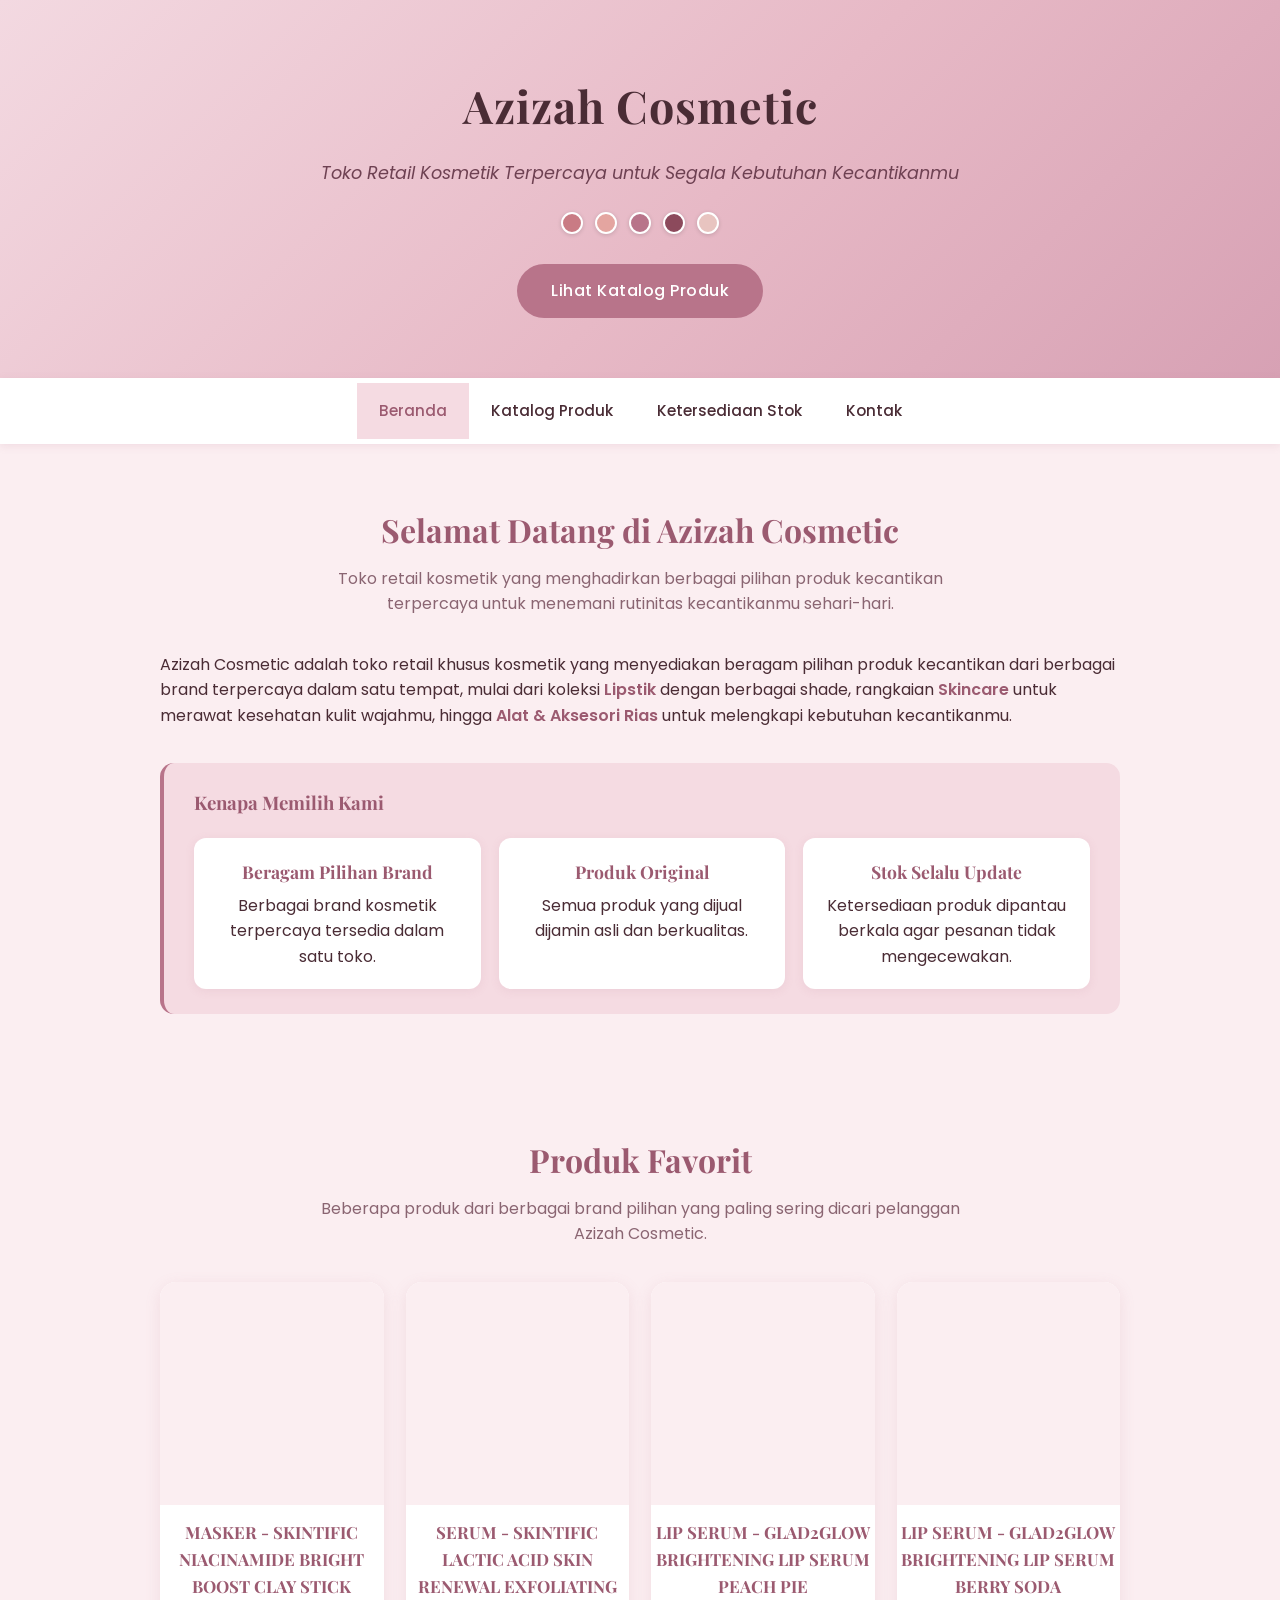
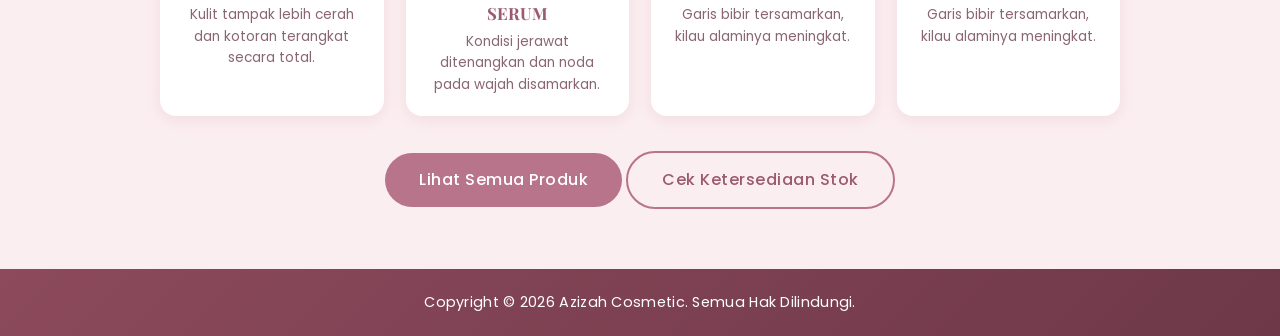
==== index.html @ c4b82dc3 "Rename beranda.html to index.html" ====
<!DOCTYPE html>
<html lang="id">
<head>
<meta charset="UTF-8">
<meta name="viewport" content="width=device-width, initial-scale=1.0">
<title>Azizah Cosmetic - Beranda</title>
<link rel="preconnect" href="https://fonts.googleapis.com">
<link href="https://fonts.googleapis.com/css2?family=Playfair+Display:ital,wght@0,500;0,600;0,700;1,500&family=Poppins:wght@300;400;500;600&display=swap" rel="stylesheet">
<link rel="stylesheet" href="style.css">
<style>
  /* Menimpa aturan dari style.css agar rasio 1:1 bisa berjalan */
  .produk-card .swatch-preview {
    position: relative;
    overflow: hidden;
    aspect-ratio: 1 / 1 !important; /* Memaksa kotak menjadi persegi 1:1 */
    width: 100%;
    height: auto !important; /* Membatalkan aturan height: 110px di style.css */
  }
  
  .produk-foto {
    width: 100%;
    height: 100%;
    object-fit: cover;
    display: block;
  }
  
  .produk-card .swatch-preview span {
    display: none;
    width: 100%;
    height: 100%;
  }
</style>
</head>
<body>

<header id="beranda">
  <h1>Azizah Cosmetic</h1>
  <p class="tagline">Toko Retail Kosmetik Terpercaya untuk Segala Kebutuhan Kecantikanmu</p>
  <div class="swatches">
    <span class="swatch-1"></span>
    <span class="swatch-2"></span>
    <span class="swatch-3"></span>
    <span class="swatch-4"></span>
    <span class="swatch-5"></span>
  </div>
  <a href="katalog.html" class="cta-button">Lihat Katalog Produk</a>
</header>

<nav class="menu">
  <a href="beranda.html" class="active">Beranda</a>
  <a href="katalog.html">Katalog Produk</a>
  <a href="stok.html">Ketersediaan Stok</a>
  <a href="kontak.html">Kontak</a>
</nav>

<section id="tentang">
  <h2 id="judul">Selamat Datang di Azizah Cosmetic</h2>
  <p class="subheading">
    Toko retail kosmetik yang menghadirkan berbagai pilihan produk kecantikan terpercaya
    untuk menemani rutinitas kecantikanmu sehari-hari.
  </p>
  <p>
    Azizah Cosmetic adalah toko retail khusus kosmetik yang menyediakan beragam pilihan
    produk kecantikan dari berbagai brand terpercaya dalam satu tempat, mulai dari koleksi
    <span class="highlight">Lipstik</span> dengan berbagai shade, rangkaian
    <span class="highlight">Skincare</span> untuk merawat kesehatan kulit wajahmu, hingga
    <span class="highlight">Alat & Aksesori Rias</span> untuk melengkapi kebutuhan
    kecantikanmu.
  </p>

  <div class="info-box">
    <h3>Kenapa Memilih Kami</h3>
    <div class="keunggulan">
      <div class="item">
        <strong>Beragam Pilihan Brand</strong>
        Berbagai brand kosmetik terpercaya tersedia dalam satu toko.
      </div>
      <div class="item">
        <strong>Produk Original</strong>
        Semua produk yang dijual dijamin asli dan berkualitas.
      </div>
      <div class="item">
        <strong>Stok Selalu Update</strong>
        Ketersediaan produk dipantau berkala agar pesanan tidak mengecewakan.
      </div>
    </div>
  </div>
</section>

<section id="produk-favorit">
  <h2 id="judul">Produk Favorit</h2>
  <p class="subheading">
    Beberapa produk dari berbagai brand pilihan yang paling sering dicari pelanggan
    Azizah Cosmetic.
  </p>
  <div class="produk-grid">
    <div class="produk-card">
      <div class="swatch-preview" style="background:#FBEEF1;">
        <img src="3.jpg" alt="Lipstik Matte - Rose Nude" class="produk-foto" onerror="this.style.display='none'; this.nextElementSibling.style.display='block';">
      </div>
      <h4>MASKER - SKINTIFIC NIACINAMIDE BRIGHT BOOST CLAY STICK</h4>
      <p>Kulit tampak lebih cerah dan kotoran terangkat secara total.</p>
    </div>
    <div class="produk-card">
      <div class="swatch-preview" style="background:#FBEEF1;">
        <img src="4.jpg" alt="Lipstik Matte - Rose Nude" class="produk-foto" onerror="this.style.display='none'; this.nextElementSibling.style.display='block';">
      </div>
      <h4>SERUM - SKINTIFIC LACTIC ACID SKIN RENEWAL EXFOLIATING SERUM</h4>
      <p>Kondisi jerawat ditenangkan dan noda pada wajah disamarkan.</p>
    </div>
   <div class="produk-card">
      <div class="swatch-preview" style="background:#FBEEF1;">
        <img src="7.jpg" alt="Lipstik Matte - Rose Nude" class="produk-foto" onerror="this.style.display='none'; this.nextElementSibling.style.display='block';">
      </div>
      <h4>LIP SERUM - GLAD2GLOW BRIGHTENING LIP SERUM PEACH PIE</h4>
      <p>Garis bibir tersamarkan, kilau alaminya meningkat.</p>
    </div>
    <div class="produk-card">
      <div class="swatch-preview" style="background:#FBEEF1;">
        <img src="8.jpg" alt="Lipstik Matte - Rose Nude" class="produk-foto" onerror="this.style.display='none'; this.nextElementSibling.style.display='block';">
      </div>
      <h4>LIP SERUM - GLAD2GLOW BRIGHTENING LIP SERUM BERRY SODA</h4>
      <p>Garis bibir tersamarkan, kilau alaminya meningkat.</p>
    </div>
  </div>
  <div class="cta-center">
    <a href="katalog.html" class="cta-button">Lihat Semua Produk</a>
    <a href="stok.html" class="cta-button outline">Cek Ketersediaan Stok</a>
  </div>
</section>

<footer>
  Copyright &copy; 2026 Azizah Cosmetic. Semua Hak Dilindungi.
</footer>

</body>
</html>
---- style.css ----
:root{
  --pink-blush:#FBEEF1;
  --pink-soft:#F5DBE2;
  --white:#FFFFFF;
  --rose-gold:#B8748A;
  --rose-gold-dark:#9B5A70;
  --text-dark:#4A2C35;
  --text-muted:#8A6572;
}

*{
  box-sizing:border-box;
}

body{
  font-family:'Poppins', sans-serif;
  margin:0;
  background-color:var(--pink-blush);
  color:var(--text-dark);
  line-height:1.6;
}

h1,h2,h3{
  font-family:'Playfair Display', serif;
  margin:0 0 10px 0;
}

a{
  text-decoration:none;
}

header{
  background:linear-gradient(135deg,#F3D9E1 0%,#E7B9C6 55%,#D7A1B4 100%);
  color:var(--text-dark);
  text-align:center;
  padding:70px 20px 60px;
}

header h1{
  font-size:2.8rem;
  letter-spacing:1px;
}

header p.tagline{
  font-size:1.1rem;
  font-style:italic;
  color:#6E4152;
  margin-bottom:25px;
}

.swatches{
  display:flex;
  justify-content:center;
  gap:12px;
  margin:20px 0 30px;
}

.swatches span{
  width:22px;
  height:22px;
  border-radius:50%;
  display:inline-block;
  border:2px solid var(--white);
  box-shadow:0 1px 4px rgba(0,0,0,0.15);
}

.swatch-1{ background:#C97B84; }
.swatch-2{ background:#E4A5A0; }
.swatch-3{ background:#B8748A; }
.swatch-4{ background:#8C4A5C; }
.swatch-5{ background:#E8C4C0; }

.cta-button{
  display:inline-block;
  background-color:var(--rose-gold);
  color:var(--white);
  padding:14px 34px;
  border-radius:30px;
  font-weight:500;
  letter-spacing:0.5px;
  transition:background-color 0.25s ease, transform 0.25s ease;
  border:none;
  cursor:pointer;
}

.cta-button:hover{
  background-color:var(--rose-gold-dark);
  transform:translateY(-2px);
}

.cta-button.outline{
  background-color:transparent;
  border:2px solid var(--rose-gold);
  color:var(--rose-gold-dark);
}

.cta-button.outline:hover{
  background-color:var(--rose-gold);
  color:var(--white);
}

.menu{
  background-color:var(--white);
  text-align:center;
  padding:5px 15px;
  position:sticky;
  top:0;
  z-index:100;
  box-shadow:0 2px 8px rgba(184,116,138,0.15);
  display:flex;
  justify-content:center;
  flex-wrap:wrap;
}

.menu a{
  color:var(--text-dark);
  text-decoration:none;
  padding:16px 22px;
  font-weight:500;
  font-size:0.95rem;
  display:inline-block;
}

.menu a:hover,
.menu a.active{
  background-color:var(--pink-soft);
  color:var(--rose-gold-dark);
}

section{
  max-width:1000px;
  margin:0 auto;
  padding:60px 20px;
  scroll-margin-top:65px;
}

#judul{
  color:var(--rose-gold-dark);
  text-align:center;
  font-size:2rem;
}

.subheading{
  text-align:center;
  color:var(--text-muted);
  max-width:650px;
  margin:0 auto 35px;
}

.highlight{
  color:var(--rose-gold-dark);
  font-weight:600;
}

.info-box{
  background:var(--pink-soft);
  border-radius:14px;
  padding:25px 30px;
  margin-top:35px;
  border-left:4px solid var(--rose-gold);
}

.info-box h3{
  color:var(--rose-gold-dark);
}

.keunggulan{
  display:grid;
  grid-template-columns:repeat(auto-fit, minmax(200px,1fr));
  gap:18px;
  margin-top:20px;
}

.keunggulan .item{
  background:var(--white);
  border-radius:12px;
  padding:20px;
  text-align:center;
  box-shadow:0 2px 10px rgba(184,116,138,0.12);
}

.keunggulan .item strong{
  display:block;
  color:var(--rose-gold-dark);
  font-family:'Playfair Display', serif;
  font-size:1.1rem;
  margin-bottom:6px;
}

.produk-grid{
  display:grid;
  grid-template-columns:repeat(auto-fit, minmax(210px,1fr));
  gap:22px;
  margin-top:30px;
}

.produk-card{
  background:var(--white);
  border-radius:16px;
  overflow:hidden;
  box-shadow:0 4px 16px rgba(184,116,138,0.14);
  text-align:center;
  padding-bottom:20px;
  transition:transform 0.25s ease;
}

.produk-card:hover{
  transform:translateY(-4px);
}

.produk-card .swatch-preview{
  height:110px;
  display:flex;
  align-items:center;
  justify-content:center;
}

.produk-card .swatch-preview span{
  width:56px;
  height:56px;
  border-radius:50%;
  border:3px solid var(--white);
  box-shadow:0 2px 8px rgba(0,0,0,0.15);
}

.produk-card h4{
  font-family:'Playfair Display', serif;
  color:var(--rose-gold-dark);
  margin:14px 0 4px;
  font-size:1.05rem;
}

.produk-card p{
  color:var(--text-muted);
  font-size:0.85rem;
  margin:0;
  padding:0 16px;
}

.cta-center{
  text-align:center;
  margin-top:35px;
}

.formulir{
  margin-top:40px;
  background:var(--white);
  border:1px solid var(--pink-soft);
  border-radius:16px;
  padding:30px;
  box-shadow:0 4px 20px rgba(184,116,138,0.12);
}

.formulir h3{
  color:var(--rose-gold-dark);
  margin-bottom:20px;
}

.form-group{
  margin-bottom:18px;
}

.formulir label{
  display:block;
  margin-bottom:6px;
  font-weight:500;
  font-size:0.9rem;
  color:var(--text-dark);
}

.formulir input[type="text"],
.formulir input[type="email"],
.formulir input[type="number"],
.formulir select{
  width:100%;
  padding:11px 14px;
  border:1px solid var(--pink-soft);
  border-radius:8px;
  font-family:'Poppins', sans-serif;
  font-size:0.95rem;
  background:var(--pink-blush);
  color:var(--text-dark);
}

.formulir input:focus,
.formulir select:focus{
  outline:2px solid var(--rose-gold);
  outline-offset:1px;
}

.formulir small{
  color:var(--text-muted);
  font-size:0.8rem;
}

.formulir input[type="submit"]{
  background-color:var(--rose-gold);
  color:var(--white);
  border:none;
  padding:13px 32px;
  border-radius:30px;
  font-weight:500;
  cursor:pointer;
  transition:background-color 0.25s ease;
}

.formulir input[type="submit"]:hover{
  background-color:var(--rose-gold-dark);
}

.stok-wadah{
  background:var(--white);
  border-radius:16px;
  padding:10px 25px 25px;
  box-shadow:0 4px 20px rgba(184,116,138,0.12);
  overflow-x:auto;
}

table{
  width:100%;
  border-collapse:collapse;
  margin-top:15px;
  min-width:480px;
}

th, td{
  text-align:left;
  padding:12px 14px;
  border-bottom:1px solid var(--pink-soft);
  font-size:0.92rem;
}

th{
  color:var(--rose-gold-dark);
  font-family:'Playfair Display', serif;
  font-weight:600;
}

.status-tersedia{
  color:#3E8E5A;
  font-weight:600;
}

.status-habis{
  color:#B0413E;
  font-weight:600;
}

.status-terbatas{
  color:#C08A2E;
  font-weight:600;
}

.kontak-grid{
  display:grid;
  grid-template-columns:repeat(auto-fit, minmax(220px,1fr));
  gap:20px;
  margin-top:25px;
}

.kontak-grid .item{
  background:var(--white);
  border-radius:12px;
  padding:22px;
  text-align:center;
  box-shadow:0 2px 10px rgba(184,116,138,0.12);
}

.kontak-grid .item strong{
  display:block;
  color:var(--rose-gold-dark);
  margin-bottom:6px;
  font-family:'Playfair Display', serif;
}

footer{
  background:linear-gradient(135deg,#8C4A5C,#6E3849);
  color:var(--white);
  text-align:center;
  padding:22px 15px;
  font-size:0.9rem;
  letter-spacing:0.3px;
}

@media (max-width:600px){
  header h1{ font-size:2.1rem; }
  .menu a{ padding:12px 14px; font-size:0.85rem; }
  section{ padding:45px 16px; }
}
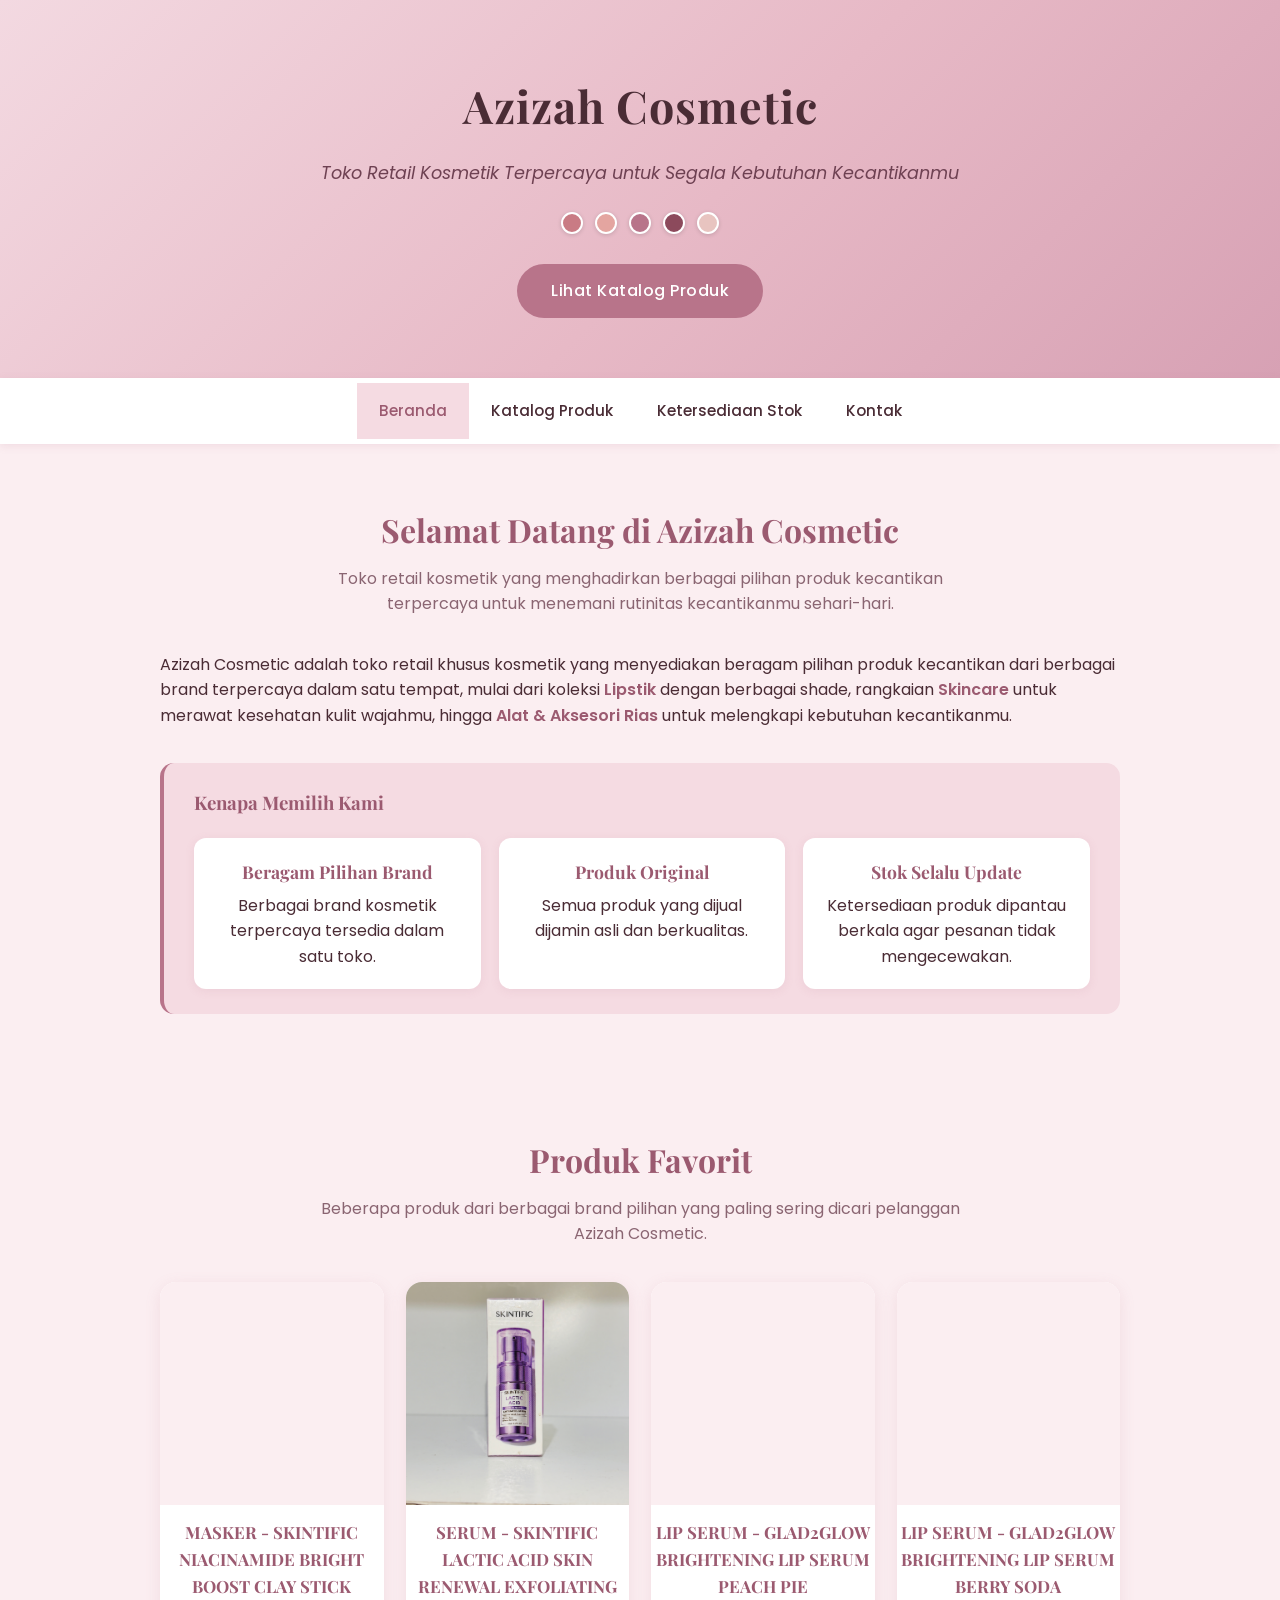
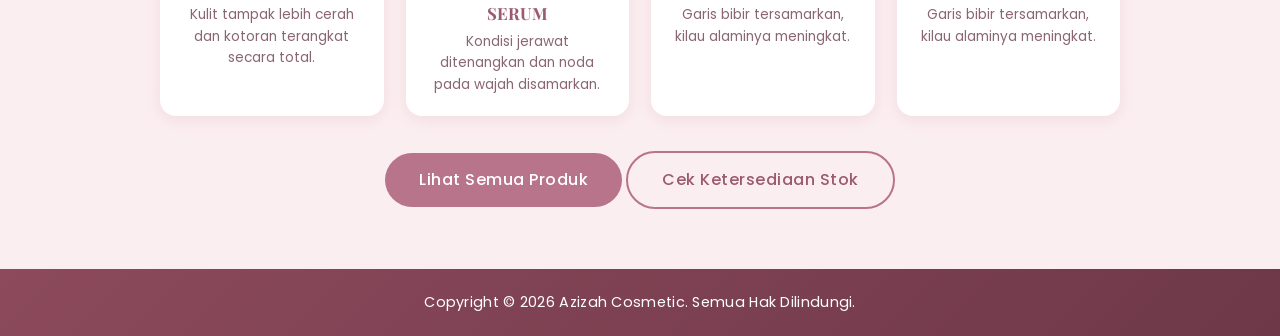
==== commit e12e5232: "Update index.html" ====
--- a/index.html
+++ b/index.html
@@ -103,7 +103,7 @@
     </div>
     <div class="produk-card">
       <div class="swatch-preview" style="background:#FBEEF1;">
-        <img src="4.jpg" alt="Lipstik Matte - Rose Nude" class="produk-foto" onerror="this.style.display='none'; this.nextElementSibling.style.display='block';">
+        <img src="4.JPG" alt="Lipstik Matte - Rose Nude" class="produk-foto" onerror="this.style.display='none'; this.nextElementSibling.style.display='block';">
       </div>
       <h4>SERUM - SKINTIFIC LACTIC ACID SKIN RENEWAL EXFOLIATING SERUM</h4>
       <p>Kondisi jerawat ditenangkan dan noda pada wajah disamarkan.</p>
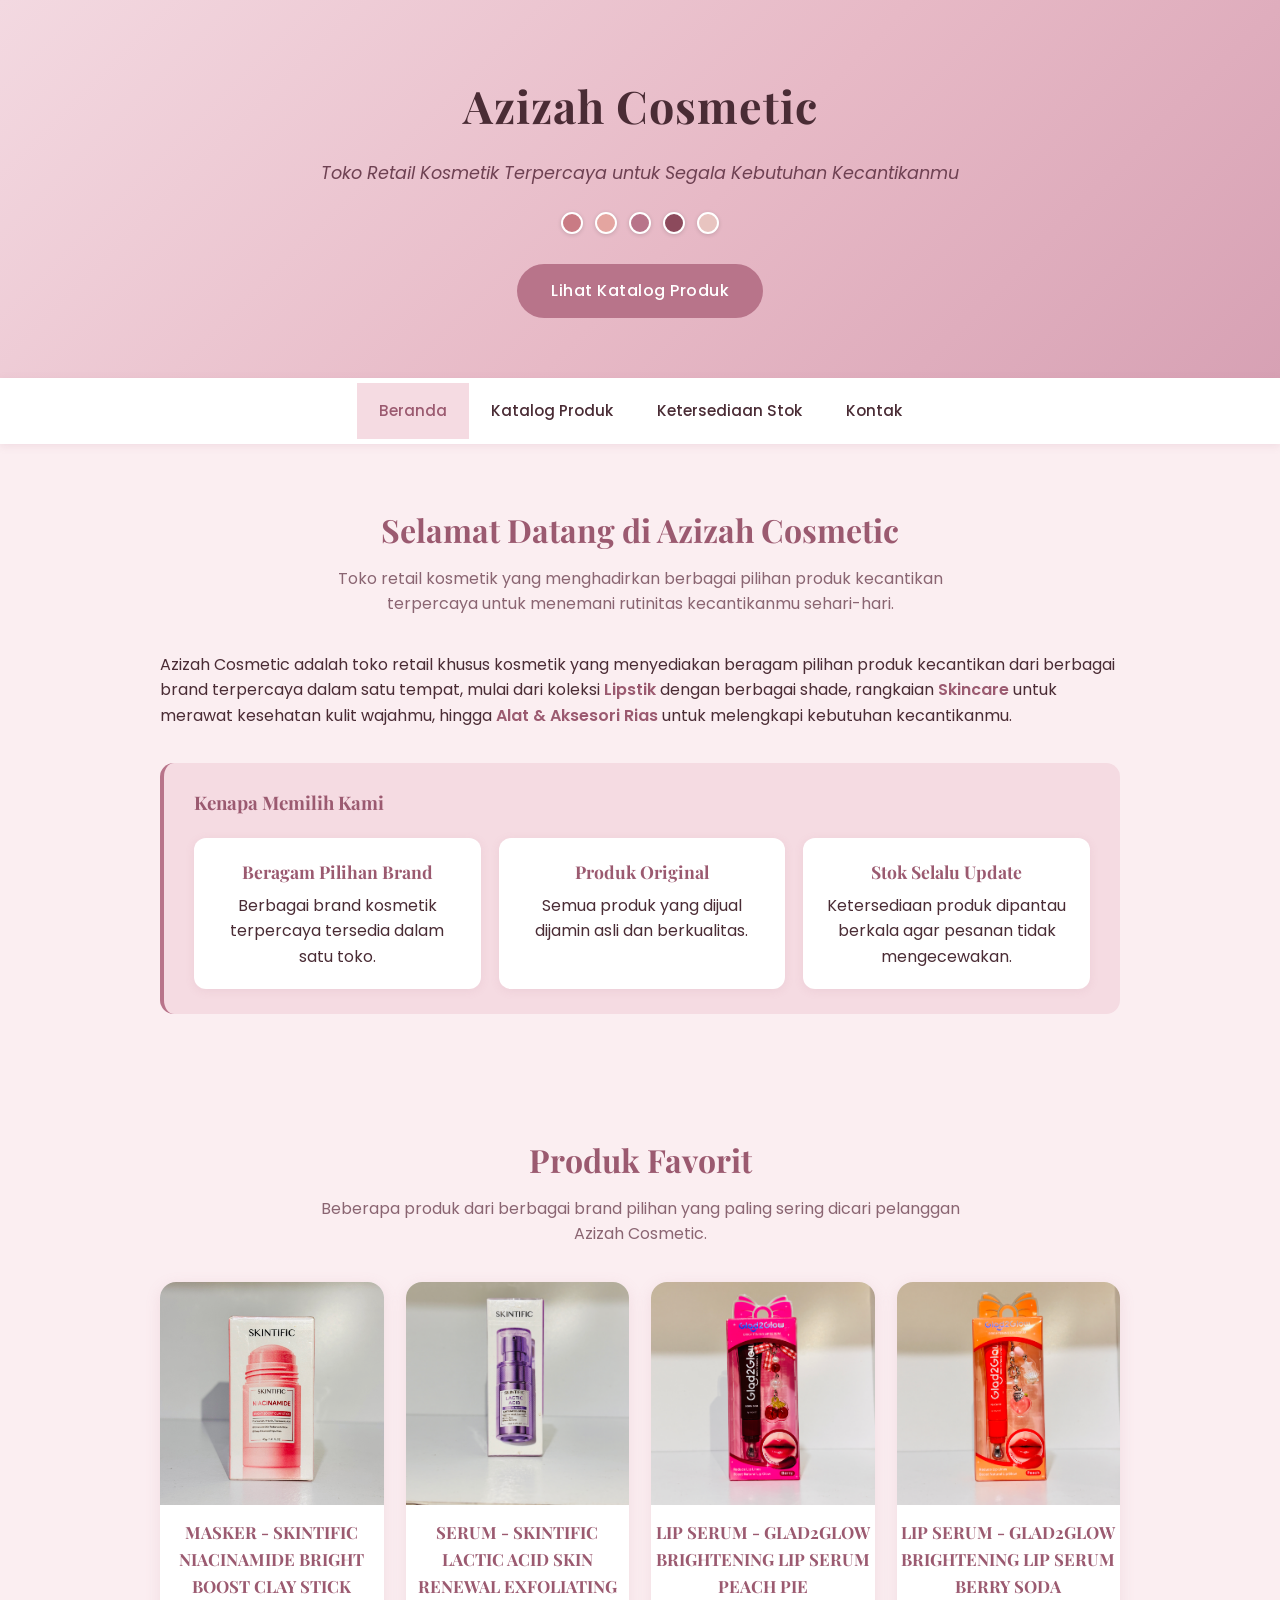
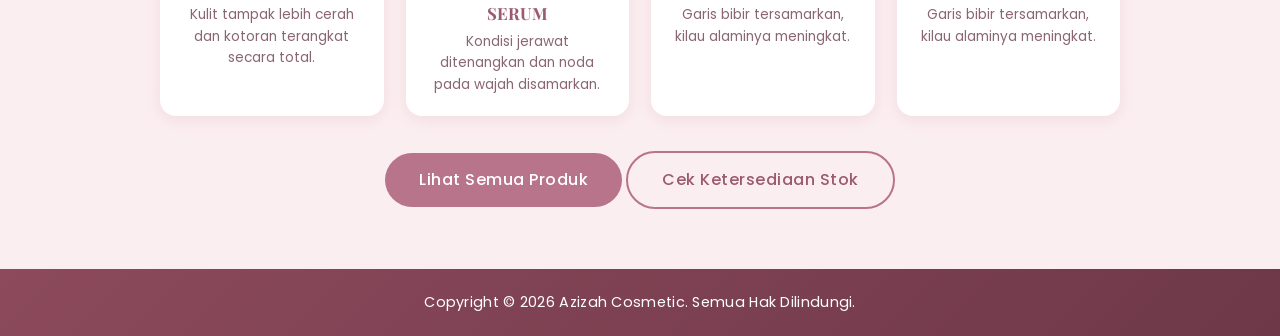
==== commit b8308c2a: "Update index.html" ====
--- a/index.html
+++ b/index.html
@@ -96,7 +96,7 @@
   <div class="produk-grid">
     <div class="produk-card">
       <div class="swatch-preview" style="background:#FBEEF1;">
-        <img src="3.jpg" alt="Lipstik Matte - Rose Nude" class="produk-foto" onerror="this.style.display='none'; this.nextElementSibling.style.display='block';">
+        <img src="3.JPG" alt="Lipstik Matte - Rose Nude" class="produk-foto" onerror="this.style.display='none'; this.nextElementSibling.style.display='block';">
       </div>
       <h4>MASKER - SKINTIFIC NIACINAMIDE BRIGHT BOOST CLAY STICK</h4>
       <p>Kulit tampak lebih cerah dan kotoran terangkat secara total.</p>
@@ -110,14 +110,14 @@
     </div>
    <div class="produk-card">
       <div class="swatch-preview" style="background:#FBEEF1;">
-        <img src="7.jpg" alt="Lipstik Matte - Rose Nude" class="produk-foto" onerror="this.style.display='none'; this.nextElementSibling.style.display='block';">
+        <img src="7.JPG" alt="Lipstik Matte - Rose Nude" class="produk-foto" onerror="this.style.display='none'; this.nextElementSibling.style.display='block';">
       </div>
       <h4>LIP SERUM - GLAD2GLOW BRIGHTENING LIP SERUM PEACH PIE</h4>
       <p>Garis bibir tersamarkan, kilau alaminya meningkat.</p>
     </div>
     <div class="produk-card">
       <div class="swatch-preview" style="background:#FBEEF1;">
-        <img src="8.jpg" alt="Lipstik Matte - Rose Nude" class="produk-foto" onerror="this.style.display='none'; this.nextElementSibling.style.display='block';">
+        <img src="8.JPG" alt="Lipstik Matte - Rose Nude" class="produk-foto" onerror="this.style.display='none'; this.nextElementSibling.style.display='block';">
       </div>
       <h4>LIP SERUM - GLAD2GLOW BRIGHTENING LIP SERUM BERRY SODA</h4>
       <p>Garis bibir tersamarkan, kilau alaminya meningkat.</p>
